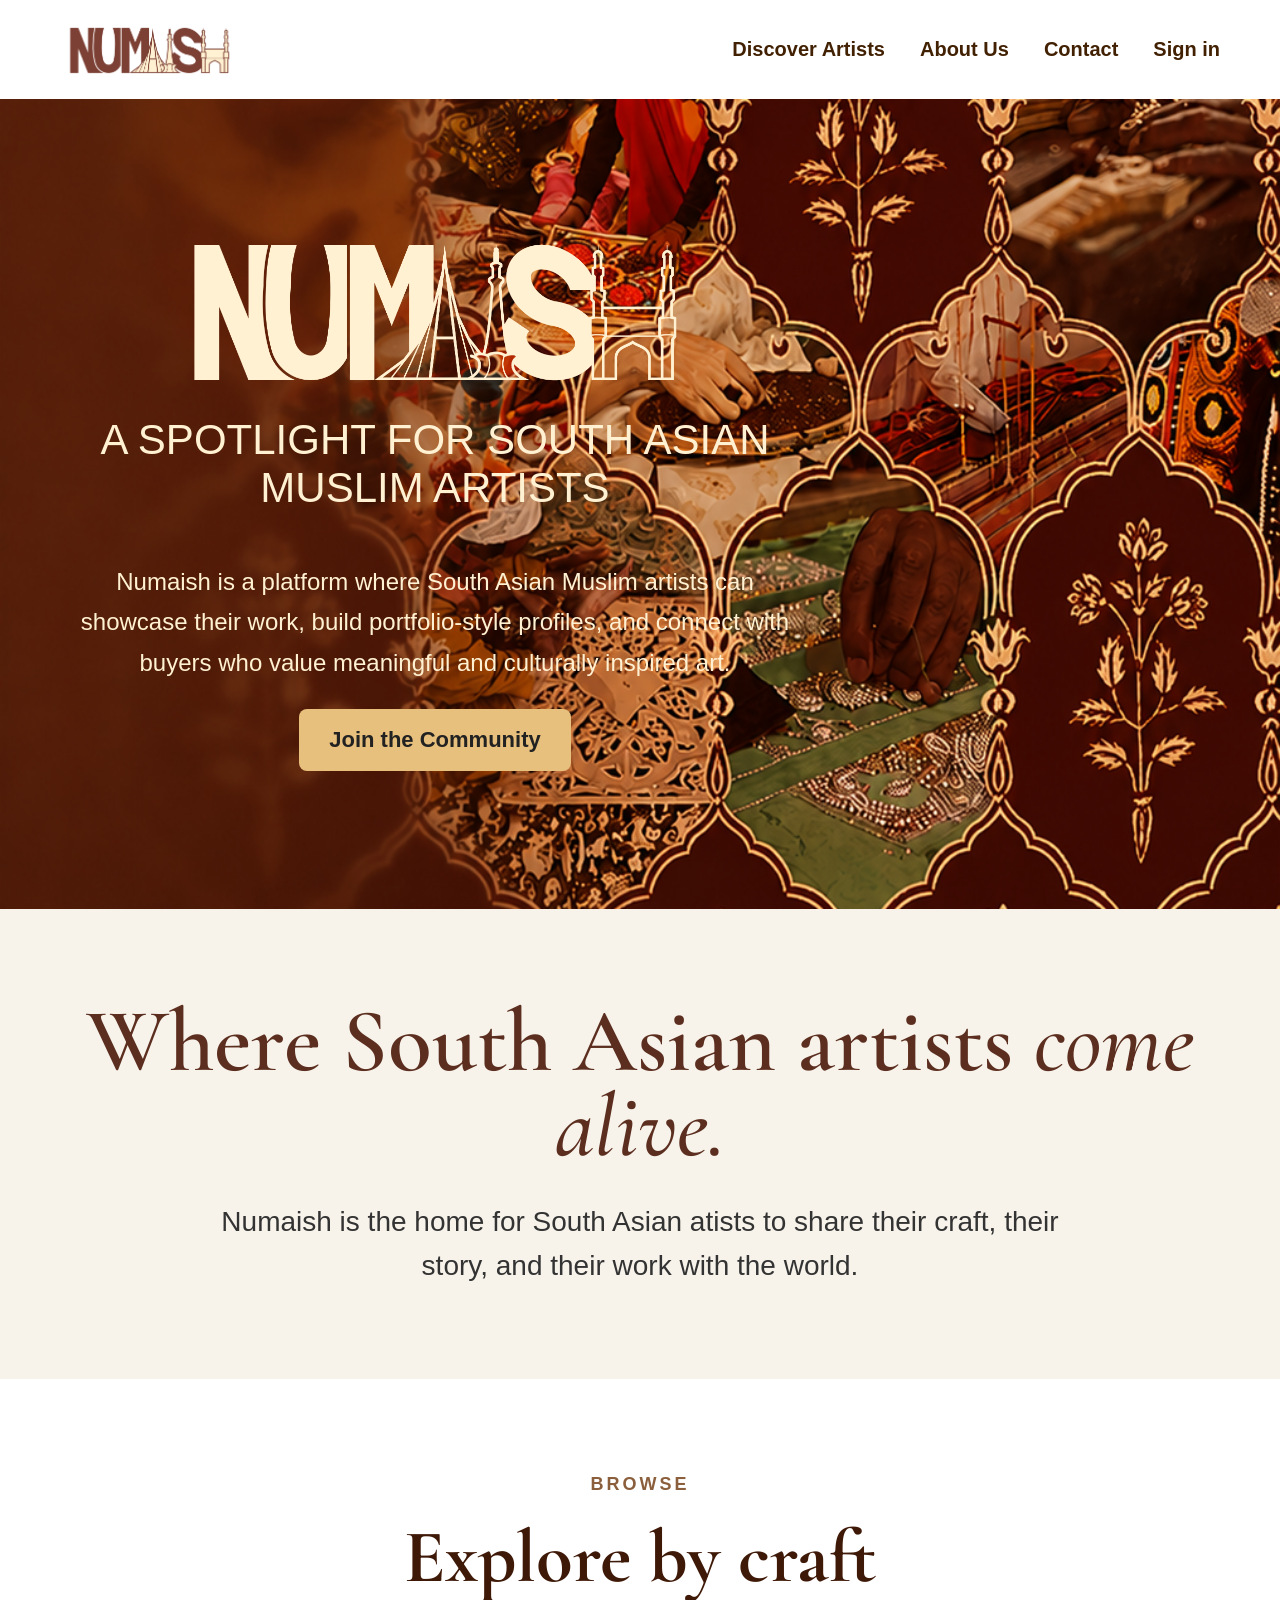
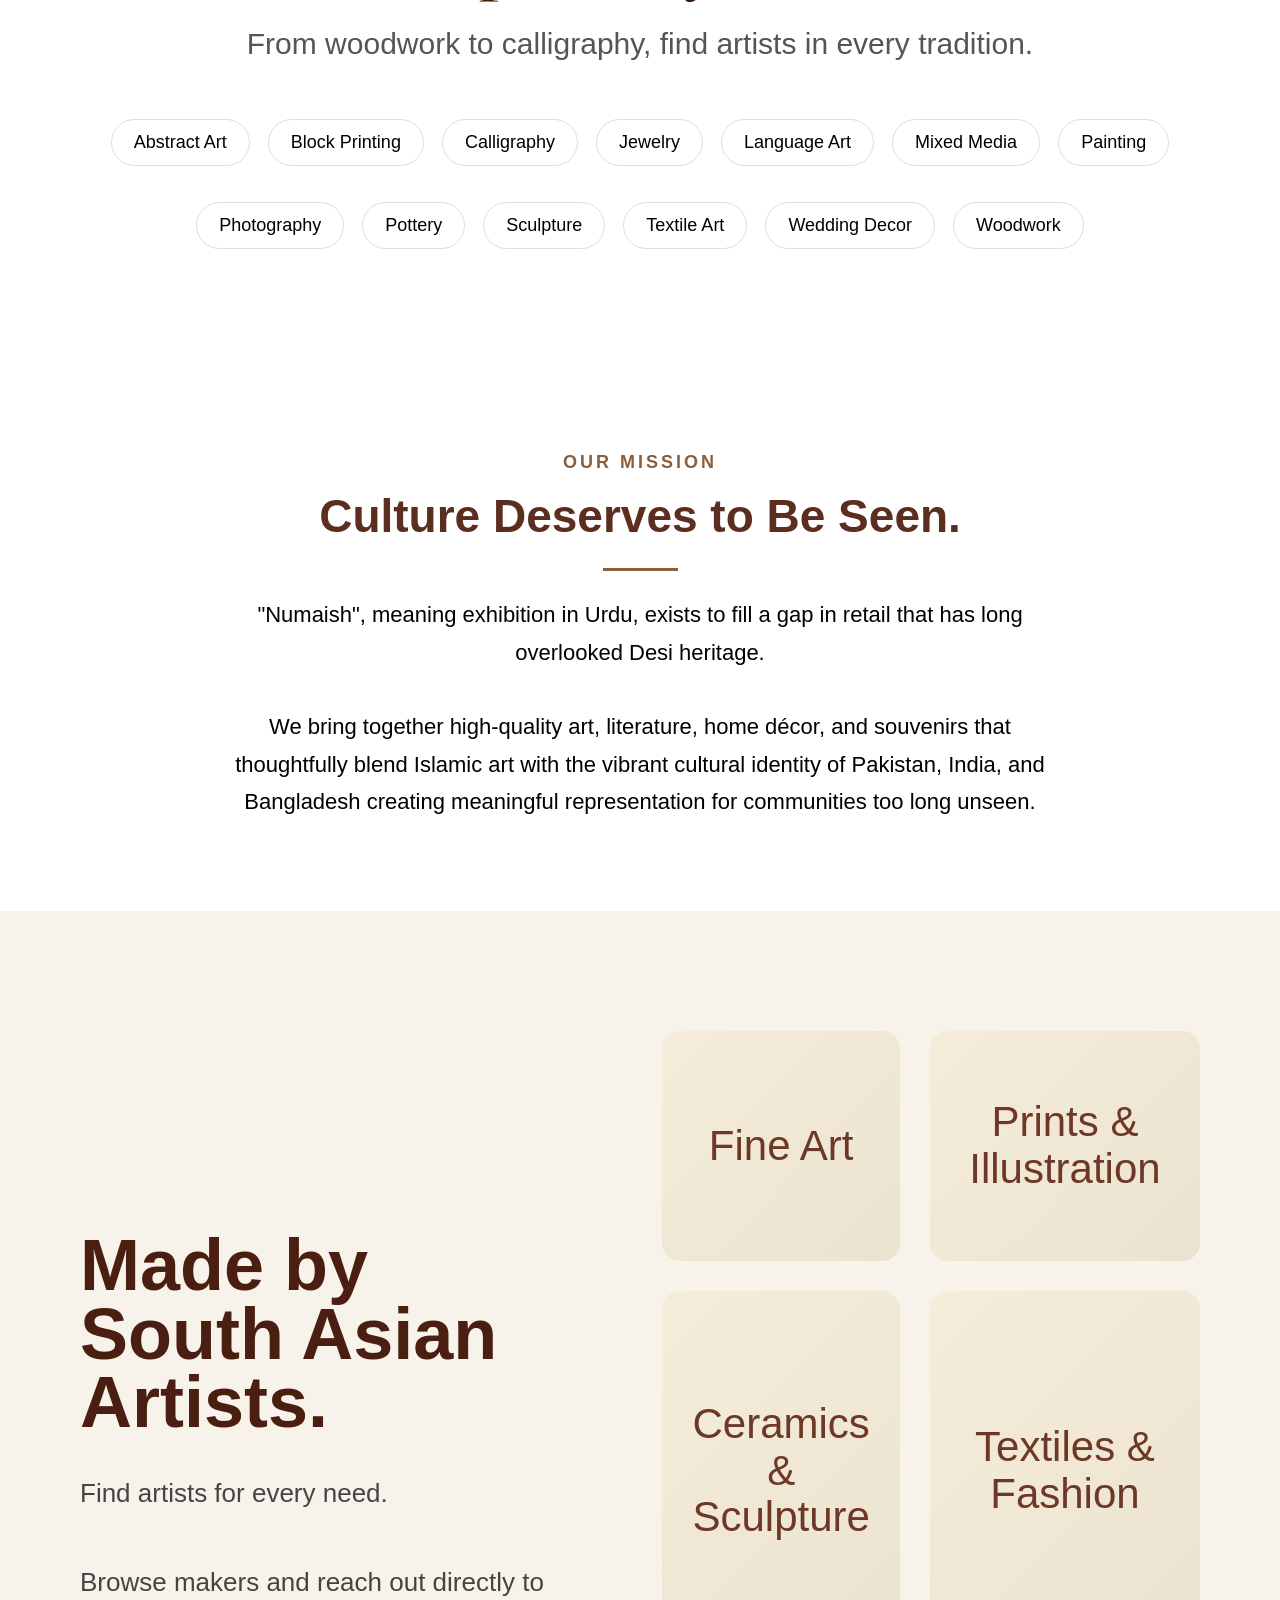
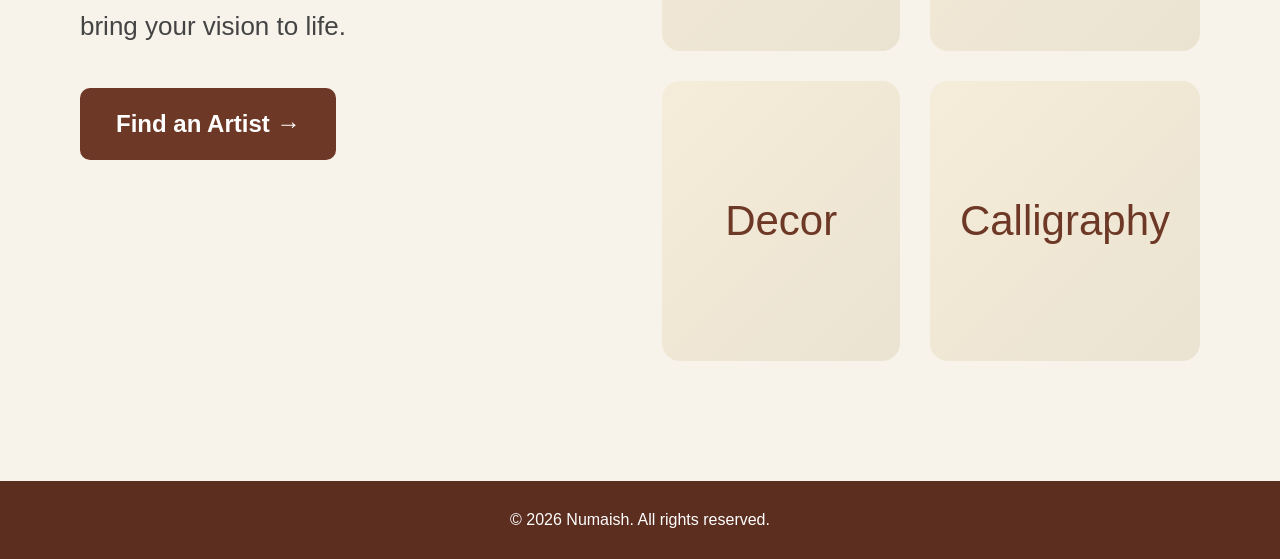
==== index.html @ 0451a3f9 "First Commit" ====
<!DOCTYPE html>
<html lang="en">
<head>
  <meta charset="UTF-8" />
  <meta name="viewport" content="width=device-width, initial-scale=1.0"/>
  <title>Numaish</title>

  <link rel="stylesheet" href="style.css">
  <link rel="preconnect" href="https://fonts.googleapis.com">
  <link rel="preconnect" href="https://fonts.gstatic.com" crossorigin>

  <link href="https://fonts.googleapis.com/css2?family=Playfair+Display:wght@400;600;700&display=swap" rel="stylesheet">

  <link rel="preconnect" href="https://fonts.googleapis.com">
  <link rel="preconnect" href="https://fonts.gstatic.com" crossorigin>

  <link href="https://fonts.googleapis.com/css2?family=Cormorant+Garamond:wght@300;400;500;600;700&display=swap" rel="stylesheet">
</head>

<body>

  <!-- NAVBAR -->

  <header id="navbar">

    <div id="logo-container">
      <a href="index.html">
        <img src="media/logoN.png" alt="Numaish Logo" id="logo-image">
      </a>
    </div>

    <nav id="nav-links">
      <a href="discover.html"><b>Discover Artists</b></a>
      <a href="about.html"><b>About Us</b></a>
      <a href="contact.html"><b>Contact</b></a>
      <a href="signin.html"><b>Sign in</b></a>
    </nav>


  </header>

  <!-- HERO -->

  <section id="hero">

    <div id="hero-text">
      <img src="media/Beige-logo.png" alt="Numaish Logo" id="logo-image-big">

      <h2>A SPOTLIGHT FOR SOUTH ASIAN MUSLIM ARTISTS</h2>

      <p>
        Numaish is a platform where South Asian Muslim artists can showcase
        their work, build portfolio-style profiles, and connect with buyers
        who value meaningful and culturally inspired art.
      </p>

      <a href="join.html" id="signup-button">
        Join the Community
      </a>

  </section>

  <!-- ABOUT -->

  <section id="about">

    <h1>
      Where South Asian artists
      <span class="italic-text">come alive.</span>
    </h1>

    <p>
      Numaish is the home for South Asian atists to share their craft, their story, and their work with the world.
    </p>

  </section>

  <!-- ARTISTS -->

<!-- EXPLORE -->

<section id="artists">

  <p class="section-label">Browse</p>

  <h1 class="craft-title">
    Explore by craft
  </h1>

  <p class="craft-subtitle">
    From woodwork to calligraphy, find artists in every tradition.
  </p>

  <div id="craft-tags">

    <div class="craft-tag">Abstract Art</div>
    <div class="craft-tag">Block Printing</div>
    <div class="craft-tag">Calligraphy</div>
    <div class="craft-tag">Jewelry</div>
    <div class="craft-tag">Language Art</div>
    <div class="craft-tag">Mixed Media</div>

    <div class="craft-tag">Painting</div>
    <div class="craft-tag">Photography</div>
    <div class="craft-tag">Pottery</div>
    <div class="craft-tag">Sculpture</div>
    <div class="craft-tag">Textile Art</div>
    <div class="craft-tag">Wedding Decor</div>

    <div class="craft-tag">Woodwork</div>

  </div>

</section>

  <!-- BUYERS -->

  <section id="buyers">
    <p class="section-label">Our Mission</p>
    <h2>Culture Deserves to Be Seen.</h2>
    <hr>
    <p>
      "Numaish", meaning exhibition in Urdu, exists to fill a gap in retail that has long overlooked Desi heritage.
      <br><br>
      We bring together high-quality art, literature, home décor, and souvenirs that thoughtfully blend Islamic art with the vibrant cultural identity of Pakistan, India, and Bangladesh creating meaningful representation for communities too long unseen.
    </p>

  </section>

  <!-- JOIN -->

<section id="wedding-section">

  <div id="wedding-left">


    <h1 class="wedding-title">
      Made by South Asian Artists.
    </h1>

    <p class="wedding-text">
      Find artists for every need.
      <br><br>
      Browse makers and reach out directly to bring your vision to life.
    </p>


    <a href="discover.html" id="wedding-button">
      Find an Artist →
    </a>

  </div>

  <div id="wedding-right">

    <div class="wedding-card small-card">
      Fine Art
    </div>

    <div class="wedding-card small-card">
      Prints &<br> Illustration
    </div>

    <div class="wedding-card large-card">
      Ceramics &<br> Sculpture
    </div>

    <div class="wedding-card medium-card">
      Textiles &<br> Fashion
    </div>
    <div class="wedding-card small-card">
      Decor
    </div>
    <div class="wedding-card medium-card">
      Calligraphy
    </div>

  </div>

</section>
  <!-- FOOTER -->

  <footer>

    <p>
      © 2026 Numaish. All rights reserved.
    </p>

  </footer>

</body>
</html>
---- style.css ----
* {
  margin: 0;
  padding: 0;
  box-sizing: border-box;
}

body {
  font-family: Arial, serif;
}

/* NAVBAR */

#navbar {
  display: flex;
  justify-content: space-between;
  align-items: center;
  padding: 20px 60px;
  background-color: white;
  color: black;
}

/* LOGO */

#logo-container {
  display: flex;
  align-items: center;
}

#logo-image {
  width: 180px;
  height: auto;
  display: block;
}

/* NAV LINKS */

#nav-links {
  display: flex;
  gap: 35px;
}

#nav-links a {
  text-decoration: none;
  color: rgb(66, 33, 3);
  font-size: 20px;
  transition: 0.3s;
}

#nav-links a:hover {
  color: #e8c07d;
}

/* HERO SECTION */

#hero {
  min-height: 90vh;
  display: flex;
  align-items: center;
  padding: 80px 60px;

  background-image: url("media/newbackgroundblur.png");
  background-size: cover;
  background-position: center;
  background-repeat: no-repeat;

  color: white;
}

#hero-text {
  max-width: 750px;

  display: flex;
  flex-direction: column;
  align-items: center;

  gap: 25px;

  text-align: center;
  color: #fff1d1;
}
#hero-text h1 {
  font-size: 72px;
  margin-bottom: 20px;
}

#hero-text h2 {
  font-size: 42px;
  margin-bottom: 25px;
  font-weight: normal;
  color: #fff1d1;
}

#hero-text p {
  font-size: 24px;
  line-height: 1.7;
}

.section-label {
  font-size: 18px;
  text-transform: uppercase;
  letter-spacing: 3px;
  font-weight: bold;

  color: #8b5e3c;

  margin-bottom: 12px;
}

/* CRAFT SECTION */

.craft-title {
  font-family: 'Cormorant Garamond', serif;

  font-size: 75px;

  color: #3f1907;

  margin-bottom: 15px;
}

.craft-subtitle {
  font-size: 30px;

  color: #555;

  margin-bottom: 50px;
}

#craft-tags {
  display: flex;

  justify-content: center;

  flex-wrap: wrap;

  gap: 18px;

  max-width: 1400px;

  margin: 0 auto;
}

.craft-tag {
  padding: 12px 22px;

  border: 1px solid #ddd;

  border-radius: 999px;

  background-color: white;

  font-size: 18px;

  transition: 0.3s;

  cursor: pointer;

  margin-bottom: 18px;
}

.craft-tag:hover {
  background-color: #f0dfc5;

  border-color: #d6b47c;

  transform: translateY(-2px);
}

/* WEDDING SECTION */

#wedding-section {
  display: flex;

  justify-content: space-between;

  align-items: center;

  gap: 80px;

  padding: 120px 80px;

  background-color: #f7f3eb;
}

#wedding-left {
  flex: 1;

  text-align: left;
}

.wedding-title {
  font-family: Helvetica, serif;

  font-size: 72px;

  line-height: 0.95;

  color: #4b1e12;

  margin-bottom: 35px;
}

.wedding-text {
  font-size: 26px;

  line-height: 1.7;

  color: #444;

  margin-bottom: 40px;
}

#wedding-tags {
  display: flex;

  flex-wrap: wrap;

  gap: 16px;

  margin-bottom: 50px;
}

.wedding-tag {
  padding: 12px 22px;

  border-radius: 999px;

  border: 1px solid #ddd;

  background-color: white;

  font-size: 18px;
}

#wedding-button {
  display: inline-block;

  background-color: #6d3825;

  color: white;

  padding: 22px 36px;

  border-radius: 10px;

  text-decoration: none;

  font-size: 24px;

  font-weight: bold;

  transition: 0.3s;
}

#wedding-button:hover {
  background-color: #8a4b31;
}

/* RIGHT SIDE */

#wedding-right {
  flex: 1;
  display: grid;
  grid-template-columns: repeat(2, 1fr);
  gap: 30px;
}

.wedding-card {
  min-height: 230px;
  background: linear-gradient(135deg, #f5ecd9, #ebe3d1);
  border-radius: 18px;

  display: flex;
  justify-content: center;
  align-items: center;

  padding: 30px;

  font-family: Helvetica, serif;
  font-size: 42px;
  line-height: 1.1;
  text-align: center;

  color: #6d3825;
}

.large-card {
  min-height: 360px;
}

.medium-card {
  min-height: 280px;
}

hr {
  width: 75px;
  height: 3px;

  border: none;

  background-color: #8b5e3c;

  margin: 15px auto 25px auto;
}

/* BUTTON */

#signup-button {
  display: inline-block;
  padding: 18px 30px;
  border-radius: 8px;
  background-color: #e8c07d;
  color: #222;
  font-size: 22px;
  font-weight: bold;
  text-decoration: none;
  cursor: pointer;
  transition: 0.3s;
}

#signup-button:hover {
  background-color: #d6a95e;
}

/* GENERAL SECTIONS */

section {
  padding: 90px 60px;
  text-align: center;
}

section h2 {
  font-size: 46px;
  margin-bottom: 25px;
  color: #5c2e1f;
}

section p {
  max-width: 850px;
  margin: 0 auto;
  font-size: 22px;
  line-height: 1.7;
}

/* ABOUT SECTION */

#about {
  background-color: #f7f3eb;
}

#about h1 {
  font-family: 'Cormorant Garamond', serif;
  font-size: 90px;
  line-height: 0.95;
  font-weight: 600;
  color: #5c2e1f;
  margin-bottom: 30px;
}

.italic-text {
  font-style: italic;
  font-weight: 500;
}

#about p {
  max-width: 900px;
  margin: 0 auto;
  font-size: 28px;
  line-height: 1.6;
  color: #333;
}

/* CARDS */

.card-container {
  display: flex;
  justify-content: center;
  gap: 35px;
  margin-top: 50px;
  flex-wrap: wrap;
}

.artist-card {
  width: 320px;
  background-color: white;
  padding: 25px;
  border-radius: 16px;
  box-shadow: 0 4px 14px rgba(0,0,0,0.12);
  transition: 0.3s;
}

.artist-card:hover {
  transform: translateY(-5px);
}

.image-placeholder {
  height: 200px;
  background-color: #e8c07d;
  border-radius: 12px;
  display: flex;
  justify-content: center;
  align-items: center;
  font-size: 24px;
  font-weight: bold;
  color: #5c2e1f;
  margin-bottom: 20px;
}

.artist-card h3 {
  font-size: 28px;
  margin-bottom: 15px;
  color: #5c2e1f;
}

.artist-card p {
  font-size: 18px;
  line-height: 1.6;
}

/* JOIN SECTION */

#join {
  background-color: #f0dfc5;
}

/* FOOTER */

footer {
  background-color: #5c2e1f;
  color: white;
  text-align: center;
  padding: 30px;
  font-size: 16px;
}

/* JOIN PAGE */

#join-page {
  min-height: 100vh;
  display: flex;
  justify-content: center;
  align-items: center;
  padding: 40px;
  background:
    linear-gradient(rgba(40,18,12,0.45), rgba(40,18,12,0.45)),
    url("media/joinimg.png");
  background-size: cover;
  background-position: center;
  background-repeat: no-repeat;
}

#join-card {
  width: 100%;
  max-width: 600px;
  background-color: rgba(255, 248, 235, 0.92);
  padding: 50px;
  border-radius: 22px;
  text-align: center;
  box-shadow: 0 8px 30px rgba(0, 0, 0, 0.35);
}

#join-card h1 {
  font-size: 46px;
  color: #5c2e1f;
  margin-bottom: 15px;
}

#join-card p {
  font-size: 22px;
  line-height: 1.5;
  color: #333;
  margin-bottom: 30px;
}

#join-form {
  display: flex;
  flex-direction: column;
  gap: 18px;
}

#join-form input {
  padding: 16px;
  border: 1px solid #d6b47c;
  border-radius: 10px;
  font-size: 18px;
}

#join-form button {
  padding: 16px;
  border: none;
  border-radius: 10px;
  background-color: #e8c07d;
  color: #222;
  font-size: 20px;
  font-weight: bold;
  cursor: pointer;
}

#join-form button:hover {
  background-color: #d6a95e;
}

#back-home {
  display: inline-block;
  margin-top: 25px;
  color: #5c2e1f;
  text-decoration: none;
  font-size: 18px;
  font-weight: bold;
}

/* RESPONSIVE */

@media (max-width: 900px) {
  #navbar {
    flex-direction: column;
    gap: 20px;
  }

  #nav-links {
    flex-wrap: wrap;
    justify-content: center;
  }

  #hero {
    text-align: center;
    justify-content: center;
  }

  #hero-text h1 {
    font-size: 52px;
  }

  #hero-text h2 {
    font-size: 32px;
  }

  #hero-text p {
    font-size: 20px;
  }

  #about h1 {
    font-size: 58px;
  }

  #about p {
    font-size: 22px;
  }

  #logo-image {
    max-width: 100px;
    max-height: 50px;
  }

}

#logo-image-big {
  max-width: 500px;
  max-height: 250px;
}

#user-type {
  width: 100%;

  padding: 16px;

  border: 1px solid #d6b47c;

  border-radius: 10px;

  font-size: 18px;

  background-color: white;

  color: #555;

  margin-bottom: 5px;
}

/* DISCOVER PAGE */

#discover-page {
  min-height: 100vh;

  padding: 80px 60px;

  background-color: #f7f3eb;
}

.discover-title {
  font-family: 'Cormorant Garamond', serif;

  font-size: 88px;

  color: #5c2e1f;

  margin-bottom: 10px;
}

.discover-subtitle {
  font-size: 26px;

  color: #555;

  margin-bottom: 45px;
}

#discover-tags {
  display: flex;

  flex-wrap: wrap;

  gap: 16px;

  margin-bottom: 120px;
}

.discover-tag {
  padding: 14px 24px;

  border-radius: 999px;

  border: 1px solid #ddd;

  background-color: white;

  font-size: 18px;

  cursor: pointer;

  transition: 0.3s;
}

.discover-tag:hover {
  background-color: #f0dfc5;
}

.active-tag {
  background-color: #5c2e1f;

  color: white;

  border: none;
}

#empty-state {
  text-align: center;

  font-size: 34px;

  color: #666;

  margin-top: 120px;
}

#artist-button {
  background-color: #5c2e1f;

  color: white;

  padding: 16px 24px;

  border-radius: 8px;

  text-decoration: none;

  font-weight: bold;
}

/* ABOUT PAGE */

#about-page {
  min-height: 100vh;
  padding: 70px 60px;
  background-color: #fbfaf7;
  text-align: center;
}

#about-page h1 {
  font-family: 'Cormorant Garamond', serif;
  font-size: 88px;
  line-height: 1;
  color: #5c2e1f;
  margin-bottom: 25px;
}

#language-line {
  display: flex;
  justify-content: center;
  gap: 70px;
  flex-wrap: wrap;
  font-size: 24px;
  color: #5c2e1f;
  margin-bottom: 20px;
}

#founders-section {
  padding-top: 90px;
  padding-bottom: 30px;
}

#founders-section h2 {
  font-family: 'Cormorant Garamond', serif;
  font-size: 48px;
  color: #5c2e1f;
  margin-bottom: 10px;
}

#founders-container {
  display: flex;
  justify-content: center;
  gap: 140px;
  flex-wrap: wrap;
  margin-top: 40px;
}

.founder-card {
  max-width: 390px;
  text-align: center;
}

.founder-image {
  width: 240px;
  height: 240px;
  border-radius: 50%;
  object-fit: cover;
  border: 4px solid #ead8b8;
  margin-bottom: 25px;
}

.founder-card h3 {
  font-family: 'Cormorant Garamond', serif;
  font-size: 32px;
  color: #5c2e1f;
}

.founder-role {
  font-size: 20px;
  color: #555;
  margin-bottom: 25px;
}

.founder-bio {
  font-size: 20px;
  line-height: 1.6;
  color: #4a4038;
}

/* STORY SECTION */

#story-section {
  max-width: 1200px;

  margin: 0 auto;

  padding: 40px 60px 120px 60px;
}

.story-intro {
  text-align: center;

  font-size: 22px;

  line-height: 1.8;

  color: #4a4038;

  max-width: 1100px;

  margin: 0 auto 90px auto;
}

.story-block {
  margin-bottom: 70px;
}

.story-block h2 {
  font-family: 'Cormorant Garamond', serif;

  font-size: 48px;

  color: #5c2e1f;

  margin-bottom: 20px;

  line-height: 1.1;
}

.story-block p {
  max-width: 1000px;

  font-size: 22px;

  line-height: 1.8;

  color: #4a4038;
  text-align: left;
}

.italic-word {
  font-style: italic;
}

#story-grid {
  display: grid;

  grid-template-columns: 1fr 1fr;

  gap: 80px;

  align-items: start;

  margin-top: 50px;
}

/* CONTACT PAGE */

#contact-page {
  min-height: 100vh;

  padding: 70px 60px 120px 60px;

  background-color: #fbfaf7;

  text-align: center;
}

#contact-page h1 {
  font-family: 'Cormorant Garamond', serif;

  font-size: 88px;

  color: #5c2e1f;

  margin-bottom: 10px;
}

#contact-subtitle {
  max-width: 850px;

  margin: 30px auto;

  font-size: 24px;

  line-height: 1.7;

  color: #5c4a3f;
}

#contact-form {
  max-width: 1000px;

  margin: 100px auto 0 auto;

  text-align: left;
}

#contact-form h3 {
  font-size: 24px;

  margin-bottom: 25px;

  color: #222;
}

#contact-options {
  display: grid;

  grid-template-columns: 1fr 1fr;

  gap: 20px;

  margin-bottom: 50px;
}

.contact-option {
  padding: 28px;

  border: 1px solid #ddd;

  border-radius: 14px;

  background-color: white;

  transition: 0.3s;
}

.contact-option h4 {
  font-size: 24px;

  margin-bottom: 10px;

  color: #111;
}

.contact-option p {
  font-size: 18px;

  line-height: 1.5;

  color: #666;
}

.active-option {
  border: 1px solid #d6a03a;

  background-color: #f8f1e2;
}

#input-row {
  display: grid;

  grid-template-columns: 1fr 1fr;

  gap: 20px;

  margin-bottom: 30px;
}

.input-group {
  display: flex;

  flex-direction: column;

  gap: 10px;

  margin-bottom: 30px;
}

.input-group label {
  font-size: 20px;

  color: #222;
}

.input-group input,
.input-group textarea {
  padding: 20px;

  border: 1px solid #ddd;

  border-radius: 12px;

  font-size: 18px;

  background-color: white;
}

.input-group textarea {
  min-height: 220px;

  resize: vertical;
}

#contact-button {
  background-color: #d6a03a;

  color: white;

  border: none;

  padding: 20px 34px;

  border-radius: 10px;

  font-size: 22px;

  font-weight: bold;

  cursor: pointer;

  transition: 0.3s;
}

#contact-button:hover {
  background-color: #b98422;
}

/* SIGN IN PAGE */

#signin-page {
  min-height: 100vh;

  display: flex;

  justify-content: center;

  align-items: center;

  padding: 80px 20px;

  background-color: #fbfaf7;
}

#signin-card {
  width: 100%;

  max-width: 700px;

  background-color: white;

  padding: 50px;

  border-radius: 18px;

  border: 1px solid #e7e1d8;
}

#signin-card h1 {
  font-family: 'Cormorant Garamond', serif;

  font-size: 58px;

  color: #5c2e1f;

  margin-bottom: 10px;
}

#signin-card p {
  font-size: 24px;

  color: #5c4a3f;

  margin-bottom: 40px;
}

#signin-tabs {
  display: grid;

  grid-template-columns: 1fr 1fr;

  gap: 0;

  background-color: #f1efea;

  border-radius: 10px;

  padding: 6px;

  margin-bottom: 40px;
}

.active-tab {
  background-color: white;

  border: none;

  padding: 18px;

  border-radius: 8px;

  font-size: 24px;

  font-weight: bold;
}

#signup-link {
  display: flex;

  justify-content: center;

  align-items: center;

  text-decoration: none;

  color: #333;

  font-size: 24px;

  font-weight: bold;
}

.signin-input-group {
  display: flex;

  flex-direction: column;

  gap: 10px;

  margin-bottom: 30px;
}

.signin-input-group label {
  font-size: 22px;

  font-weight: bold;
}

.signin-input-group input {
  padding: 20px;

  border-radius: 10px;

  border: 1px solid #ddd;

  font-size: 18px;
}

#signin-button {
  width: 100%;

  padding: 22px;

  border: none;

  border-radius: 10px;

  background-color: #5c2e1f;

  color: white;

  font-size: 24px;

  font-weight: bold;

  cursor: pointer;

  transition: 0.3s;
}

#signin-button:hover {
  background-color: #a46e5c;
}

#empty-state a {
  display: inline-block;
  margin-top: 15px;
  padding: 10px 20px;
  background-color: #d8b26e;
  color: #000;
  text-decoration: none;
  border-radius: 8px;
  font-weight: 600;
}

#empty-state a:hover {
  opacity: 0.9;
}
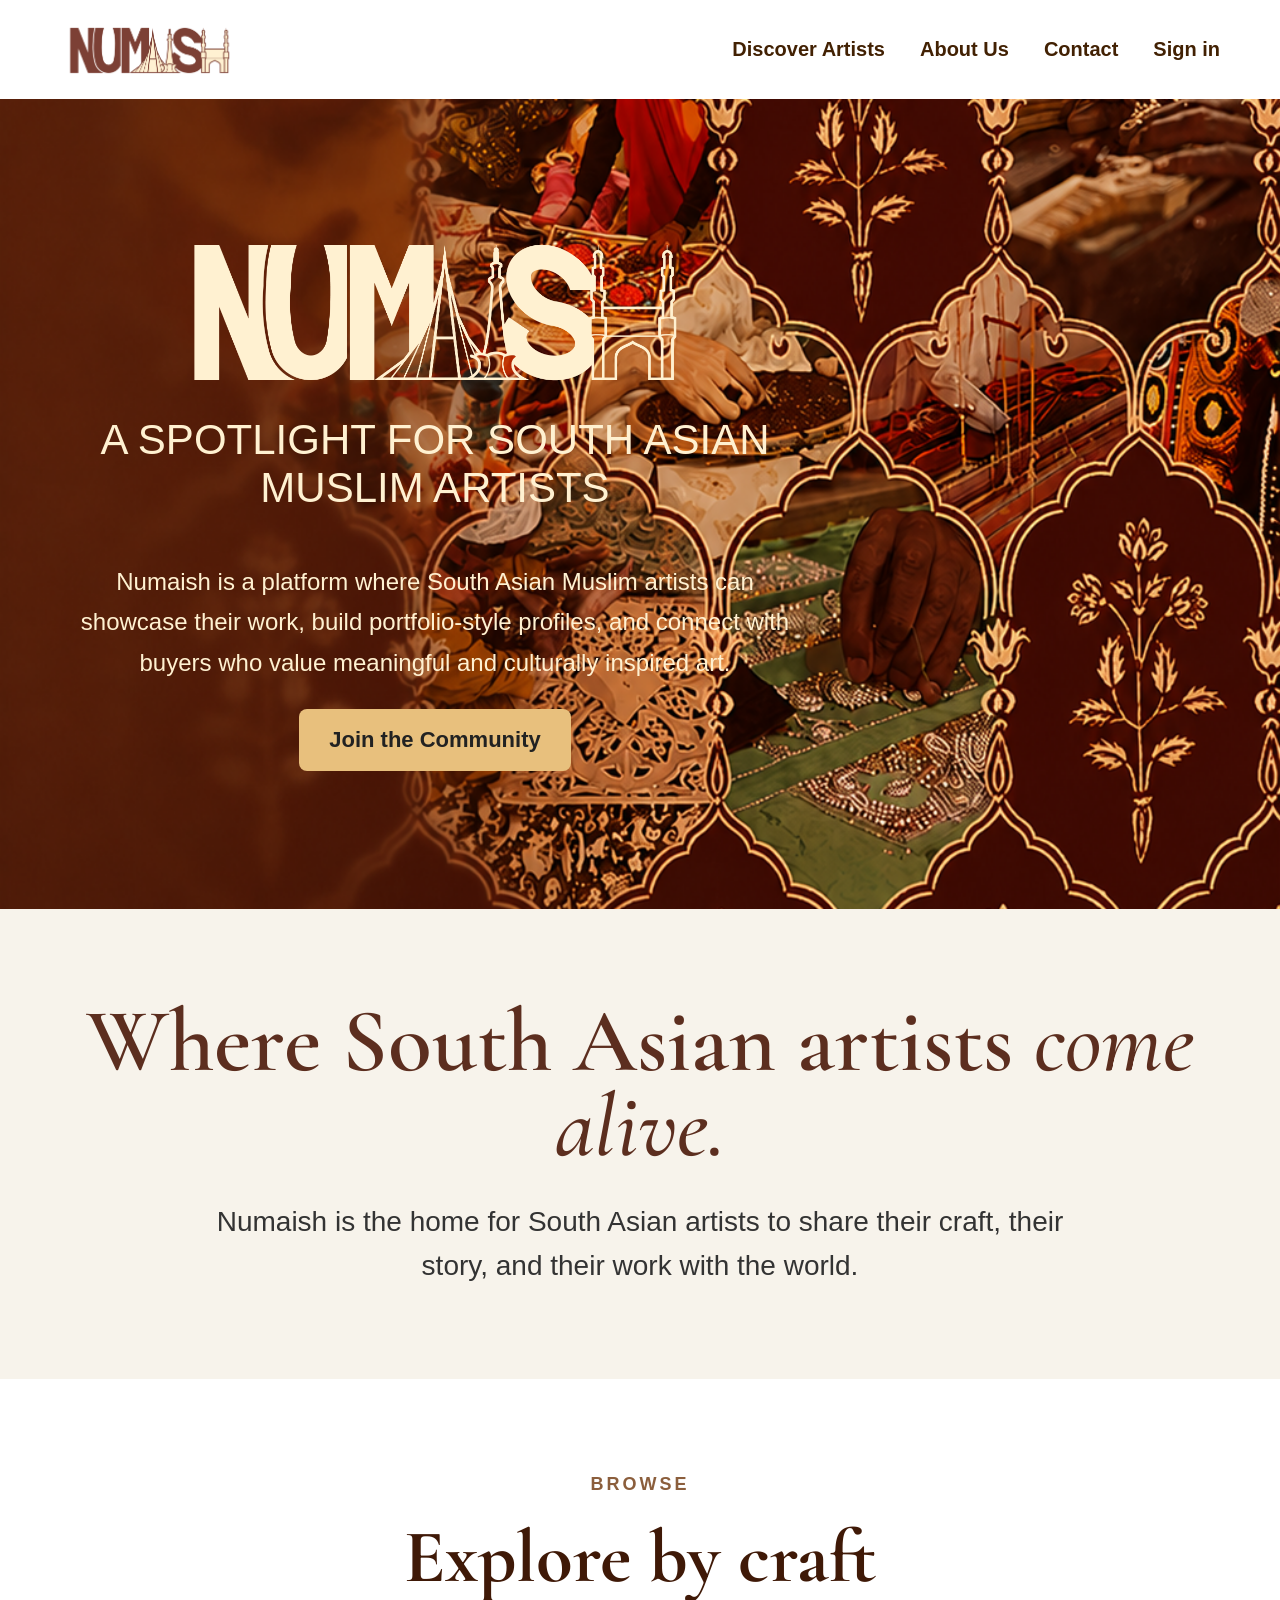
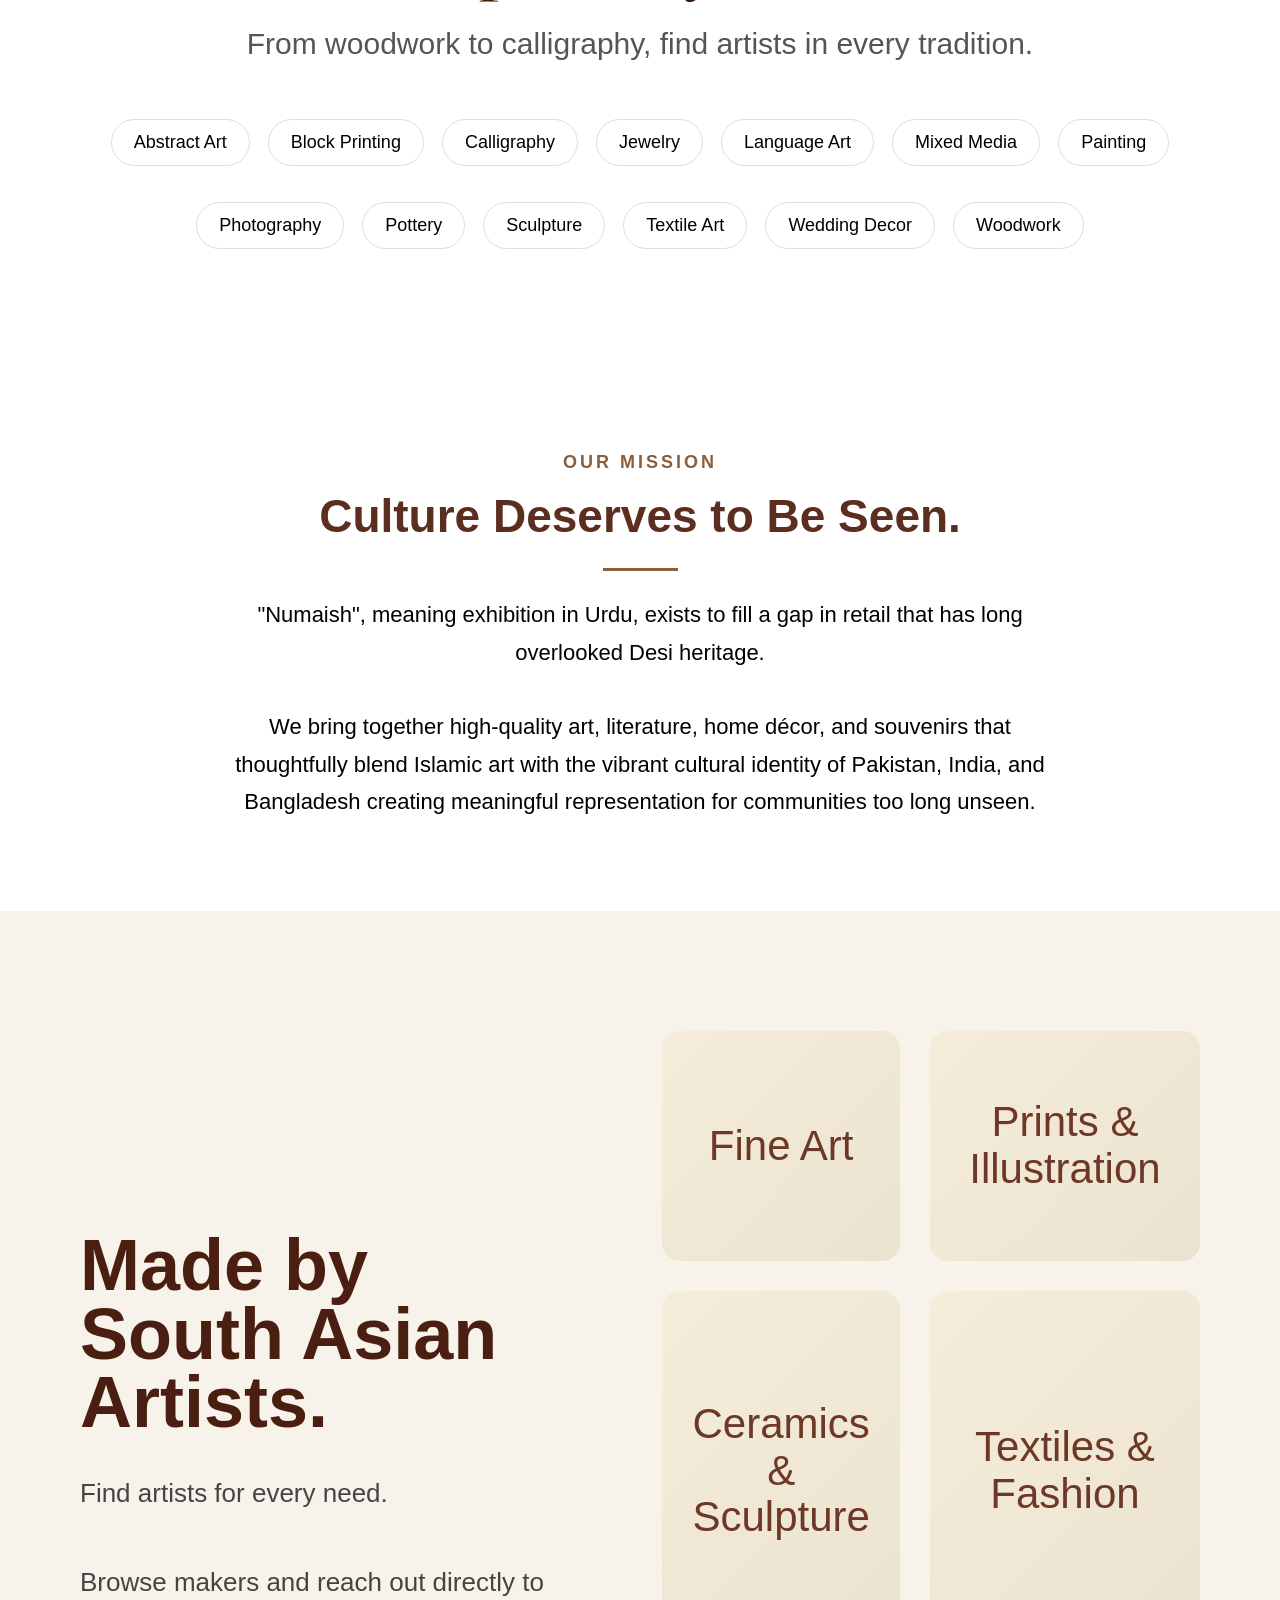
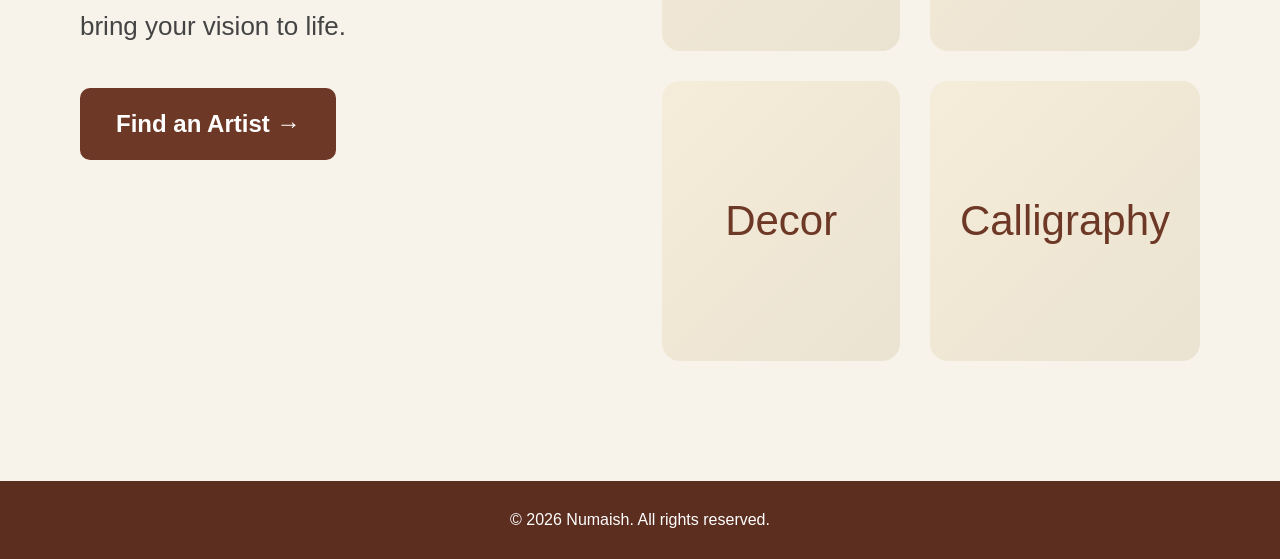
==== commit 81256619: "phone styling:" ====
--- a/index.html
+++ b/index.html
@@ -70,7 +70,7 @@
     </h1>
 
     <p>
-      Numaish is the home for South Asian atists to share their craft, their story, and their work with the world.
+      Numaish is the home for South Asian artists to share their craft, their story, and their work with the world.
     </p>
 
   </section>
--- a/style.css
+++ b/style.css
@@ -1135,4 +1135,124 @@
 
 #empty-state a:hover {
   opacity: 0.9;
+}
+
+
+@media (max-width: 768px) {
+  #navbar {
+    padding: 18px 20px;
+    flex-direction: column;
+    gap: 15px;
+  }
+
+  #logo-image {
+    width: 130px;
+    max-width: 130px;
+    max-height: none;
+  }
+
+  #nav-links {
+    gap: 14px;
+    flex-wrap: wrap;
+    justify-content: center;
+  }
+
+  #nav-links a {
+    font-size: 16px;
+  }
+
+  section,
+  #hero,
+  #about-page,
+  #contact-page,
+  #discover-page,
+  #wedding-section {
+    padding: 50px 22px;
+  }
+
+  #hero {
+    min-height: auto;
+  }
+
+  #logo-image-big {
+    max-width: 280px;
+    max-height: none;
+  }
+
+  #hero-text h2 {
+    font-size: 28px;
+  }
+
+  #hero-text p {
+    font-size: 18px;
+  }
+
+  #about h1,
+  #about-page h1,
+  #contact-page h1,
+  .discover-title,
+  .craft-title {
+    font-size: 48px;
+    line-height: 1.05;
+  }
+
+  #language-line {
+    gap: 18px;
+    font-size: 18px;
+  }
+
+  #contact-subtitle,
+  .discover-subtitle,
+  .craft-subtitle {
+    font-size: 19px;
+  }
+
+  #contact-options,
+  #input-row,
+  #story-grid {
+    grid-template-columns: 1fr;
+  }
+
+  #contact-form {
+    margin-top: 50px;
+  }
+
+  .contact-option {
+    padding: 20px;
+  }
+
+  #wedding-section {
+    flex-direction: column;
+    gap: 40px;
+  }
+
+  .wedding-title {
+    font-size: 46px;
+  }
+
+  .wedding-text {
+    font-size: 20px;
+  }
+
+  #wedding-right {
+    grid-template-columns: 1fr;
+    width: 100%;
+  }
+
+  .wedding-card,
+  .large-card,
+  .medium-card {
+    min-height: 160px;
+    font-size: 32px;
+  }
+
+  #join-card,
+  #signin-card {
+    padding: 30px 22px;
+  }
+
+  #join-card h1,
+  #signin-card h1 {
+    font-size: 38px;
+  }
 }
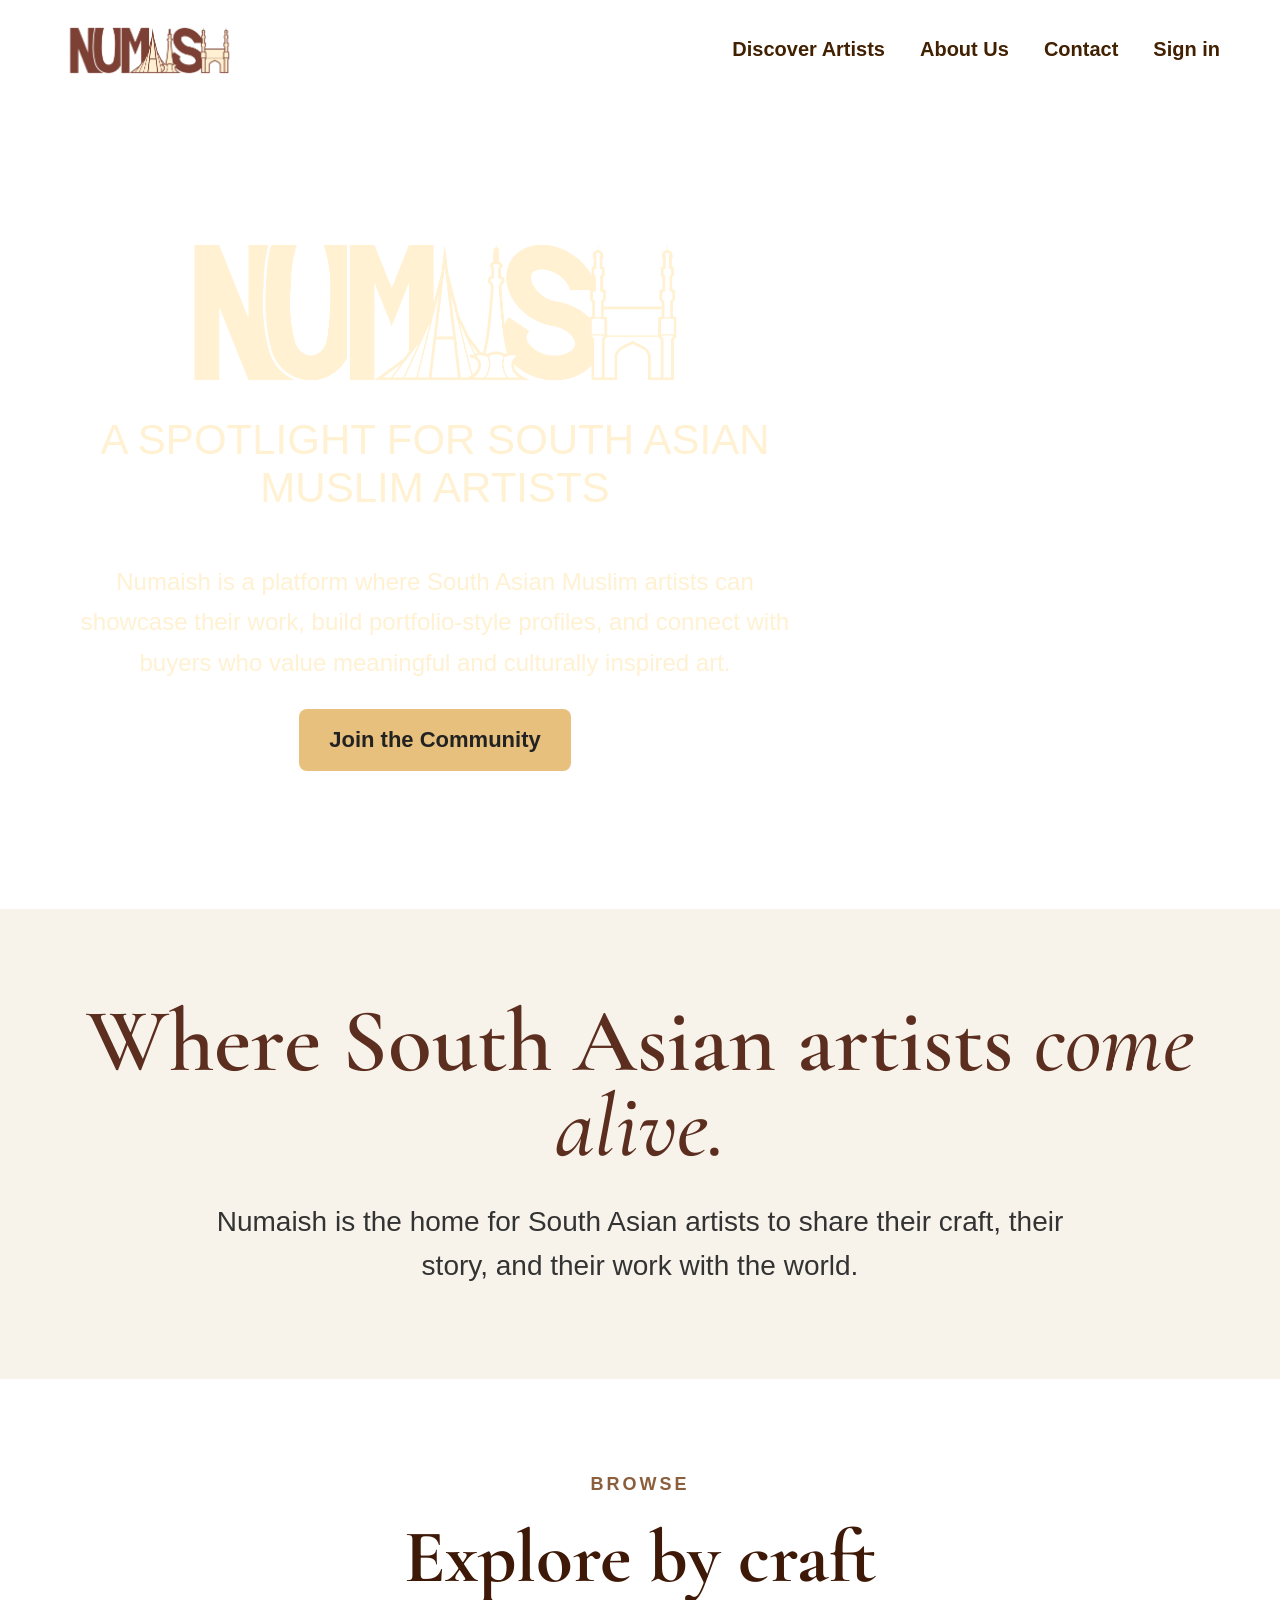
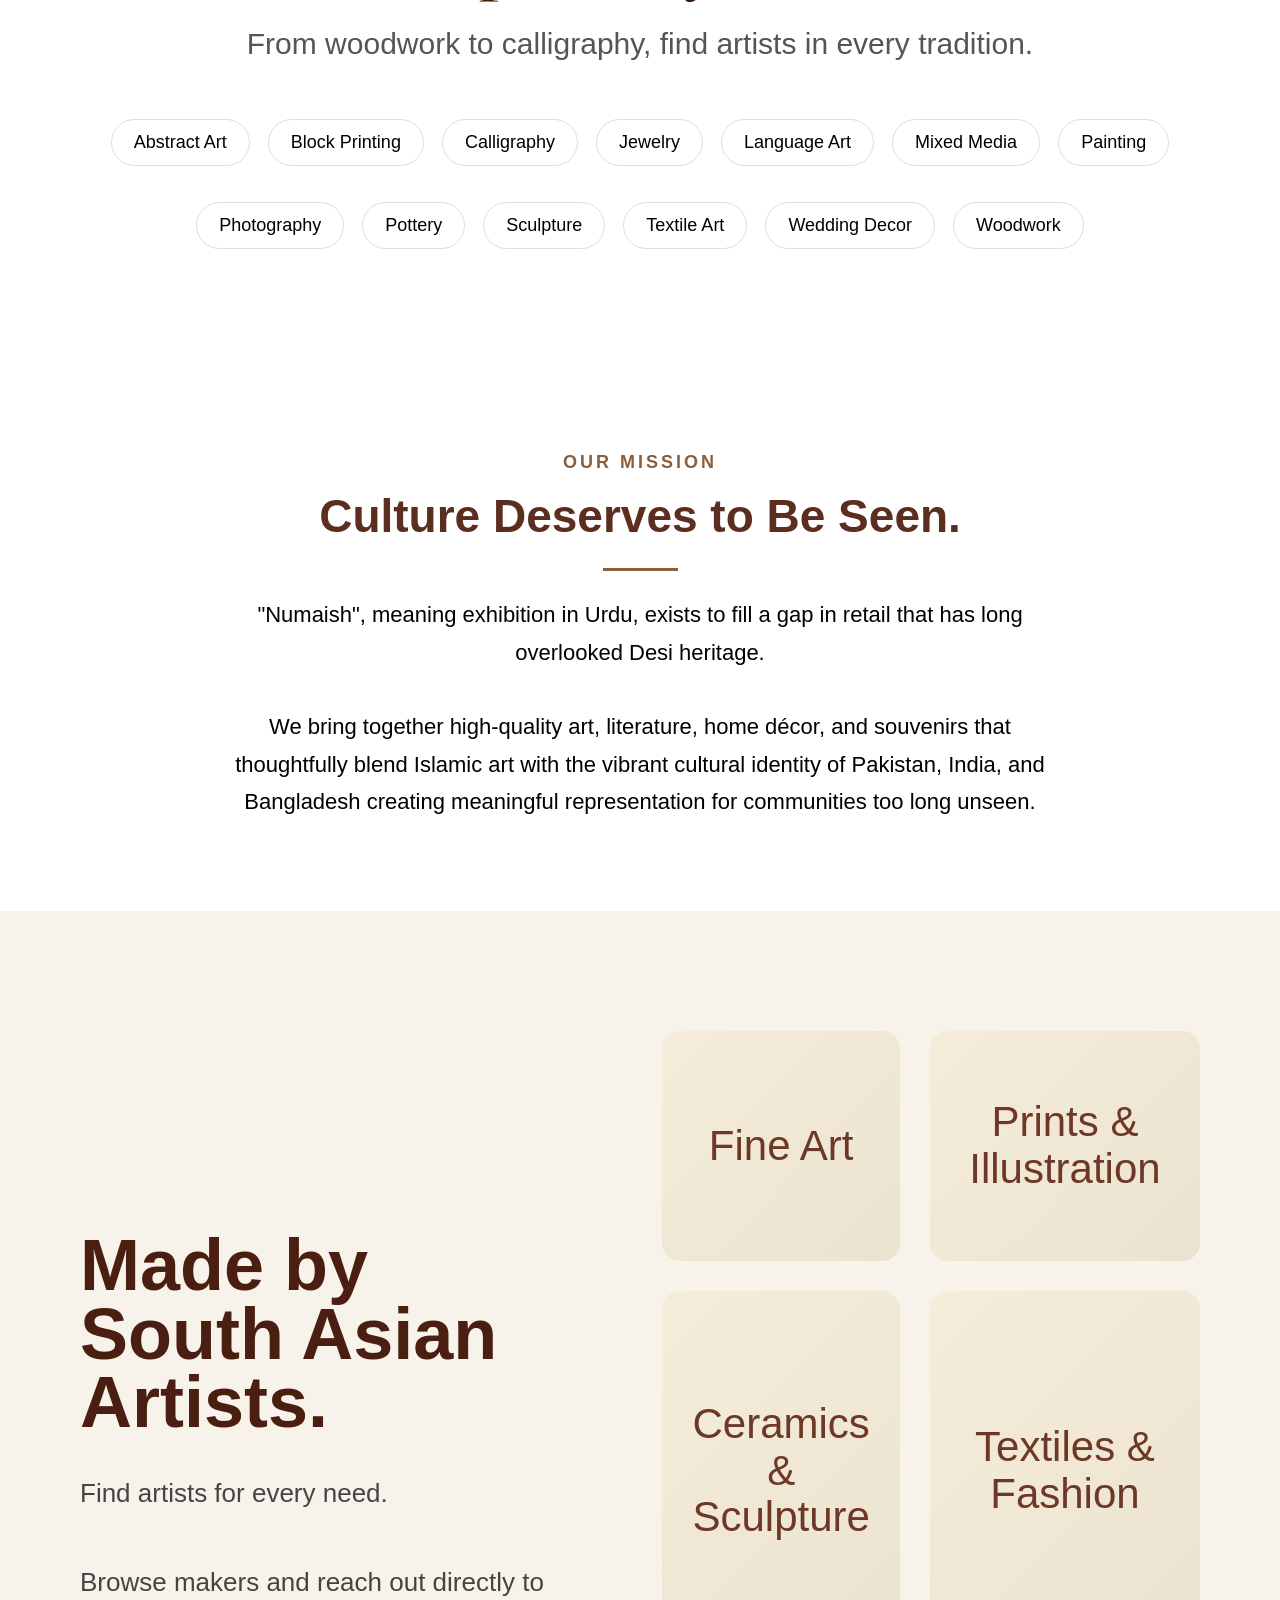
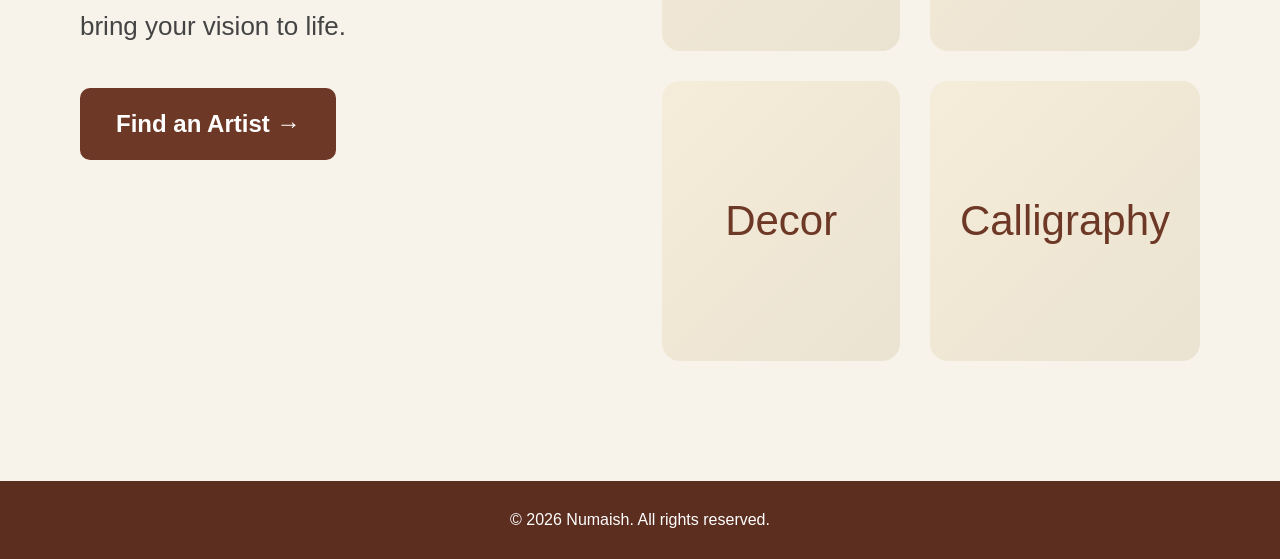
==== commit 0b04d740: "form response" ====
--- a/index.html
+++ b/index.html
@@ -111,6 +111,7 @@
 
   </div>
 
+
 </section>
 
   <!-- BUYERS -->
--- a/style.css
+++ b/style.css
@@ -58,7 +58,7 @@
   align-items: center;
   padding: 80px 60px;
 
-  background-image: url("media/newbackgroundblur.png");
+  background-image: url("media/numaish\ website\ graphic\ reworked.png");
   background-size: cover;
   background-position: center;
   background-repeat: no-repeat;
@@ -1255,4 +1255,18 @@
   #signin-card h1 {
     font-size: 38px;
   }
+}
+
+#form-message {
+  margin-top: 20px;
+  text-align: center;
+  font-size: 18px;
+}
+
+.success-message {
+  color: #2e7d32;
+}
+
+.error-message {
+  color: #c62828;
 }
